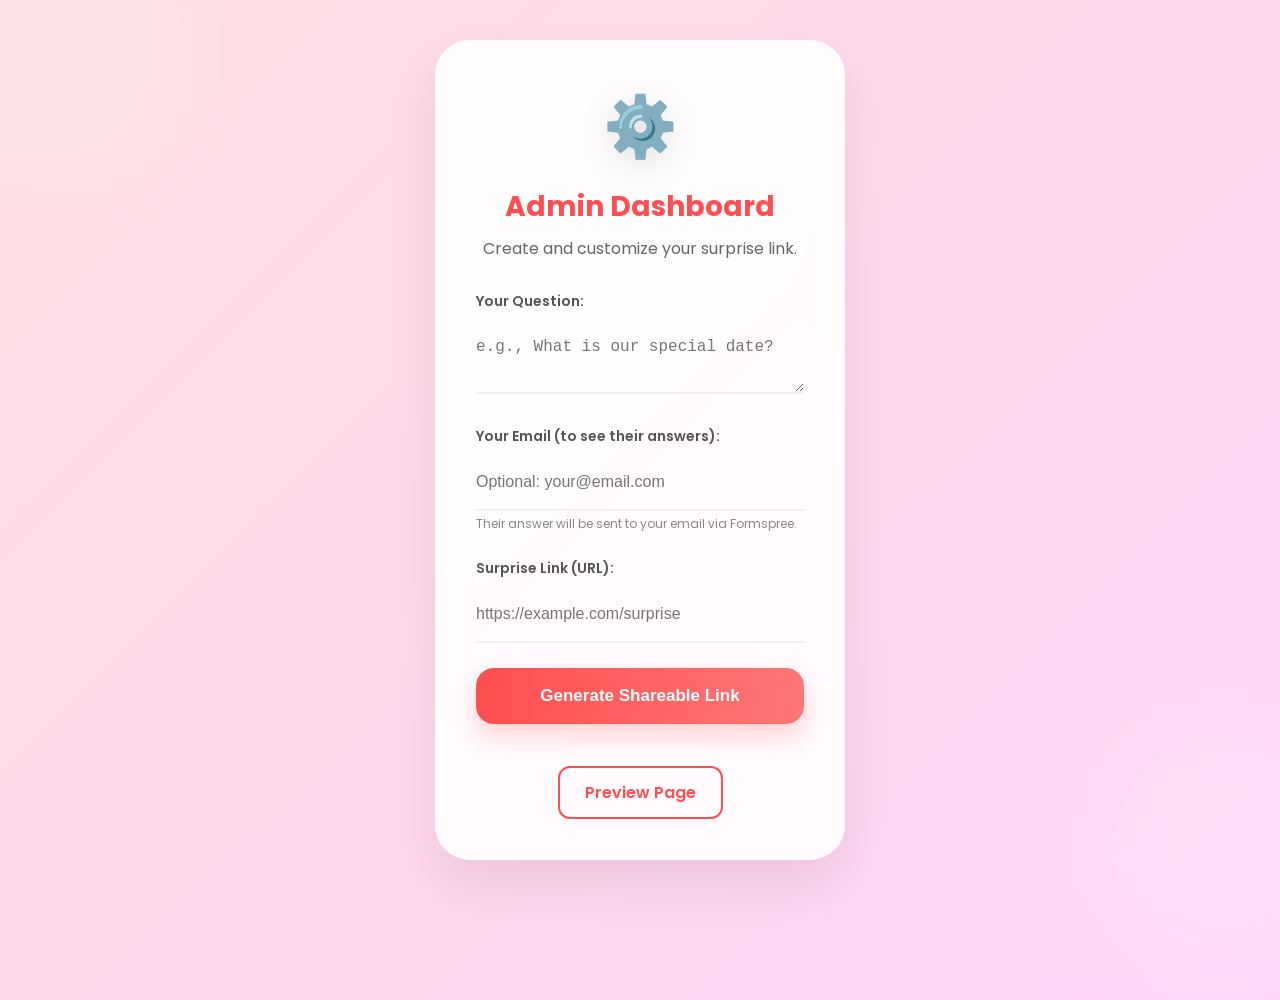
==== admin.html @ 950615eb "Ready for live" ====
<!DOCTYPE html>
<html lang="en">

<head>
    <meta charset="UTF-8">
    <meta name="viewport" content="width=device-width, initial-scale=1.0">
    <meta name="description" content="Create and customize your surprise link with the Admin Dashboard.">
    <meta name="robots" content="noindex, nofollow">
    <title>Admin Dashboard - Surprise Portfolio</title>
    <link rel="icon"
        href="data:image/svg+xml,<svg xmlns=%22http://www.w3.org/2000/svg%22 viewBox=%220 0 100 100%22><text y=%22.9em%22 font-size=%2290%22>⚙️</text></svg>">
    <link rel="preconnect" href="https://fonts.googleapis.com">
    <link rel="preconnect" href="https://fonts.gstatic.com" crossorigin>
    <link rel="stylesheet" href="style.css">
    <link href="https://fonts.googleapis.com/css2?family=Poppins:wght@300;400;600;700&display=swap" rel="stylesheet">
</head>

<body>
    <div class="container">
        <div class="card">
            <div class="header">
                <span class="emoji">⚙️</span>
                <h1>Admin Dashboard</h1>
                <p>Create and customize your surprise link.</p>
            </div>

            <form id="adminForm">
                <div class="form-group">
                    <label for="questionInput">Your Question:</label>
                    <textarea id="questionInput" placeholder="e.g., What is our special date?" required></textarea>
                </div>

                <div class="form-group">
                    <label for="devEmailInput">Your Email (to see their answers):</label>
                    <input type="email" id="devEmailInput" placeholder="Optional: your@email.com">
                    <small>Their answer will be sent to your email via Formspree.</small>
                </div>

                <div class="form-group">
                    <label for="secretLinkInput">Surprise Link (URL):</label>
                    <input type="url" id="secretLinkInput" placeholder="https://example.com/surprise" required>
                </div>

                <button type="submit" id="saveBtn">Generate Shareable Link</button>
                <p id="adminMessage" class="message"></p>

                <div id="shareableLinkSection" class="hidden">
                    <div class="form-group">
                        <label for="shareableLink">Share this link with your friend:</label>
                        <div class="input-group link-display">
                            <input type="text" id="shareableLink" readonly>
                            <button type="button" id="copyBtn" class="mini-btn">Copy</button>
                        </div>
                    </div>
                </div>

                <div class="nav-links">
                    <a href="index.html" class="secondary-btn">Preview Page</a>
                </div>
            </form>
        </div>
    </div>
    <script src="admin.js"></script>
</body>

</html>
---- style.css ----
:root {
    --primary-color: #ff4e50;
    --secondary-color: #f9d423;
    --background-gradient: linear-gradient(135deg, #ff9a9e 0%, #fad0c4 99%, #fad0c4 100%);
    --card-bg: rgba(255, 255, 255, 0.9);
    --text-color: #333;
    --text-dim: #666;
    --success-color: #4CAF50;
    --error-color: #f44336;
    --accent-color: #ff8c7f;
    --transition-speed: 0.3s;
}

* {
    box-sizing: border-box;
    margin: 0;
    padding: 0;
}

body {
    font-family: 'Poppins', sans-serif;
    background: linear-gradient(-45deg, #ff9a9e, #fad0c4, #ffd1ff, #ffdde1);
    background-size: 400% 400%;
    animation: gradientBG 15s ease infinite;
    min-height: 100vh;
    display: flex;
    justify-content: center;
    align-items: center;
    color: var(--text-color);
    overflow: hidden;
    position: relative;
}

/* Background blobs for depth */
body::before, body::after {
    content: '';
    position: absolute;
    width: 300px;
    height: 300px;
    border-radius: 50%;
    background: rgba(255, 255, 255, 0.2);
    filter: blur(50px);
    z-index: -1;
    animation: float 20s infinite alternate ease-in-out;
}

body::before {
    top: -100px;
    left: -100px;
}

body::after {
    bottom: -100px;
    right: -100px;
    animation-delay: -10s;
}

@keyframes gradientBG {
    0% { background-position: 0% 50%; }
    50% { background-position: 100% 50%; }
    100% { background-position: 0% 50%; }
}

@keyframes float {
    0% { transform: translate(0, 0) scale(1); }
    100% { transform: translate(100px, 50px) scale(1.2); }
}

.container {
    width: 100%;
    max-width: 450px;
    padding: 20px;
    z-index: 1;
}

.card {
    background: var(--card-bg);
    backdrop-filter: blur(15px);
    padding: 40px;
    border-radius: 35px;
    text-align: center;
    box-shadow: 0 25px 50px rgba(0, 0, 0, 0.08);
    border: 1px solid rgba(255, 255, 255, 0.5);
    transition: all 0.5s cubic-bezier(0.175, 0.885, 0.32, 1.275);
    animation: cardEntrance 0.8s ease-out;
}

@keyframes cardEntrance {
    from { opacity: 0; transform: scale(0.9) translateY(30px); }
    to { opacity: 1; transform: scale(1) translateY(0); }
}

.card:hover {
    transform: translateY(-10px);
    box-shadow: 0 35px 70px rgba(0, 0, 0, 0.12);
}

.header {
    margin-bottom: 30px;
    animation: fadeInDown 0.8s ease-out 0.2s both;
}

@keyframes fadeInDown {
    from { opacity: 0; transform: translateY(-20px); }
    to { opacity: 1; transform: translateY(0); }
}

.emoji {
    font-size: 60px;
    display: block;
    margin-bottom: 15px;
    filter: drop-shadow(0 8px 15px rgba(0,0,0,0.1));
    animation: bounce 3s infinite ease-in-out;
}

@keyframes bounce {
    0%, 100% { transform: translateY(0); }
    50% { transform: translateY(-10px); }
}

h1 {
    font-size: 28px;
    font-weight: 700;
    color: var(--primary-color);
    margin-bottom: 8px;
}

h2 {
    font-size: 22px;
    color: var(--success-color);
    margin-bottom: 15px;
}

p {
    line-height: 1.6;
    margin-bottom: 20px;
    color: var(--text-dim);
}

.content > * {
    animation: fadeInUp 0.8s ease-out both;
}

.content > *:nth-child(1) { animation-delay: 0.4s; }
.content > *:nth-child(2) { animation-delay: 0.5s; }
.content > *:nth-child(3) { animation-delay: 0.6s; }

@keyframes fadeInUp {
    from { opacity: 0; transform: translateY(20px); }
    to { opacity: 1; transform: translateY(0); }
}

.input-group {
    position: relative;
    margin-bottom: 30px;
}

input, textarea {
    width: 100%;
    padding: 18px 0;
    font-size: 16px;
    border: none;
    border-bottom: 2px solid rgba(0,0,0,0.05);
    background: transparent;
    color: var(--text-color);
    outline: none;
    transition: all 0.3s;
}

input:focus, textarea:focus {
    border-color: var(--primary-color);
    transform: translateY(-2px);
}

button {
    width: 100%;
    padding: 18px;
    border: none;
    background: linear-gradient(90deg, var(--primary-color), #ff7675);
    color: white;
    font-size: 17px;
    font-weight: 600;
    border-radius: 18px;
    cursor: pointer;
    transition: all 0.3s cubic-bezier(0.175, 0.885, 0.32, 1.275);
    box-shadow: 0 12px 24px rgba(255, 78, 80, 0.25);
    margin-bottom: 12px;
}

button:hover {
    transform: translateY(-3px) scale(1.02);
    box-shadow: 0 18px 30px rgba(255, 78, 80, 0.35);
    filter: brightness(1.1);
}

button:active {
    transform: translateY(0) scale(0.98);
}

.secondary-btn {
    background: transparent;
    border: 2px solid var(--primary-color);
    color: var(--primary-color);
    margin-top: 10px;
    text-decoration: none;
    display: inline-block;
    padding: 12px 25px;
    border-radius: 12px;
    font-weight: 600;
    transition: all 0.2s;
}

.secondary-btn:hover {
    background: var(--primary-color);
    color: white;
}

.mini-btn {
    width: auto;
    padding: 8px 15px;
    font-size: 13px;
    background: var(--secondary-color);
    color: #333;
    margin: 0;
}

.surprise-link {
    display: block;
    margin: 25px 0;
    padding: 25px;
    background: rgba(255, 255, 255, 0.6);
    border: 2px dashed var(--primary-color);
    border-radius: 20px;
    color: var(--primary-color);
    text-decoration: none;
    font-weight: 700;
    font-size: 19px;
    transition: all 0.4s cubic-bezier(0.175, 0.885, 0.32, 1.275);
    animation: popIn 0.5s cubic-bezier(0.175, 0.885, 0.32, 1.275);
}

@keyframes popIn {
    from { transform: scale(0.8); opacity: 0; }
    to { transform: scale(1); opacity: 1; }
}

.surprise-link:hover {
    background: white;
    transform: scale(1.05) rotate(1deg);
    border-style: solid;
}

.success-icon {
    font-size: 60px;
    margin-bottom: 20px;
    animation: successPop 0.6s cubic-bezier(0.175, 0.885, 0.32, 1.275);
}

@keyframes successPop {
    0% { transform: scale(0); }
    70% { transform: scale(1.2); }
    100% { transform: scale(1); }
}

.hidden {
    display: none;
}

.message {
    margin-top: 15px;
    font-size: 14px;
    font-weight: 500;
}

.message.error {
    color: var(--error-color);
}

.message.success {
    color: var(--success-color);
}

/* Admin Specific */
.form-group {
    text-align: left;
    margin-bottom: 25px;
}

.form-group label {
    display: block;
    font-weight: 600;
    margin-bottom: 8px;
    font-size: 14px;
    color: #555;
}

.form-group small {
    display: block;
    margin-top: 4px;
    color: #888;
    font-size: 12px;
}

.link-display {
    display: flex;
    gap: 10px;
    margin-top: 10px;
}

.link-display input {
    flex: 1;
    font-size: 13px;
    padding: 10px;
    background: rgba(255, 255, 255, 0.5);
    border: 1px solid #ddd;
    border-radius: 10px;
}

/* Falling Particles */
.particle {
    position: fixed;
    top: -50px;
    font-size: 24px;
    user-select: none;
    pointer-events: none;
    z-index: 0;
    animation: fall linear forwards;
}

@keyframes fall {
    to {
        transform: translateY(110vh) rotate(360deg);
        opacity: 0;
    }
}

@media (max-width: 480px) {
    .card {
        padding: 30px 20px;
    }
}
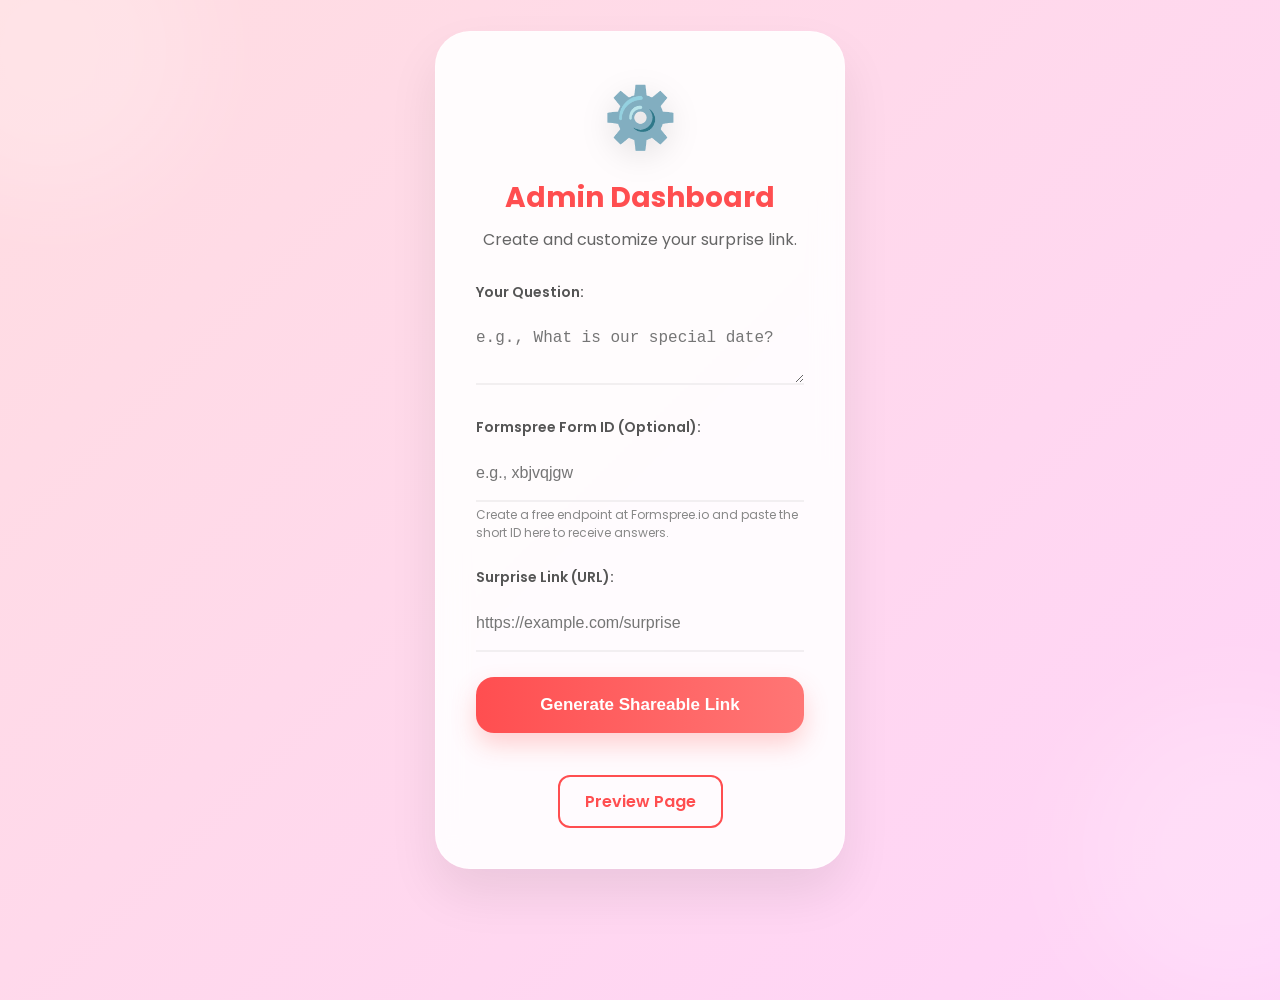
==== commit 366d02ab: "Fix Formspree email submission by asking for Form ID" ====
--- a/admin.html
+++ b/admin.html
@@ -31,9 +31,10 @@
                 </div>
 
                 <div class="form-group">
-                    <label for="devEmailInput">Your Email (to see their answers):</label>
-                    <input type="email" id="devEmailInput" placeholder="Optional: your@email.com">
-                    <small>Their answer will be sent to your email via Formspree.</small>
+                    <label for="devEmailInput">Formspree Form ID (Optional):</label>
+                    <input type="text" id="devEmailInput" placeholder="e.g., xbjvqjgw">
+                    <small>Create a free endpoint at Formspree.io and paste the short ID here to receive
+                        answers.</small>
                 </div>
 
                 <div class="form-group">
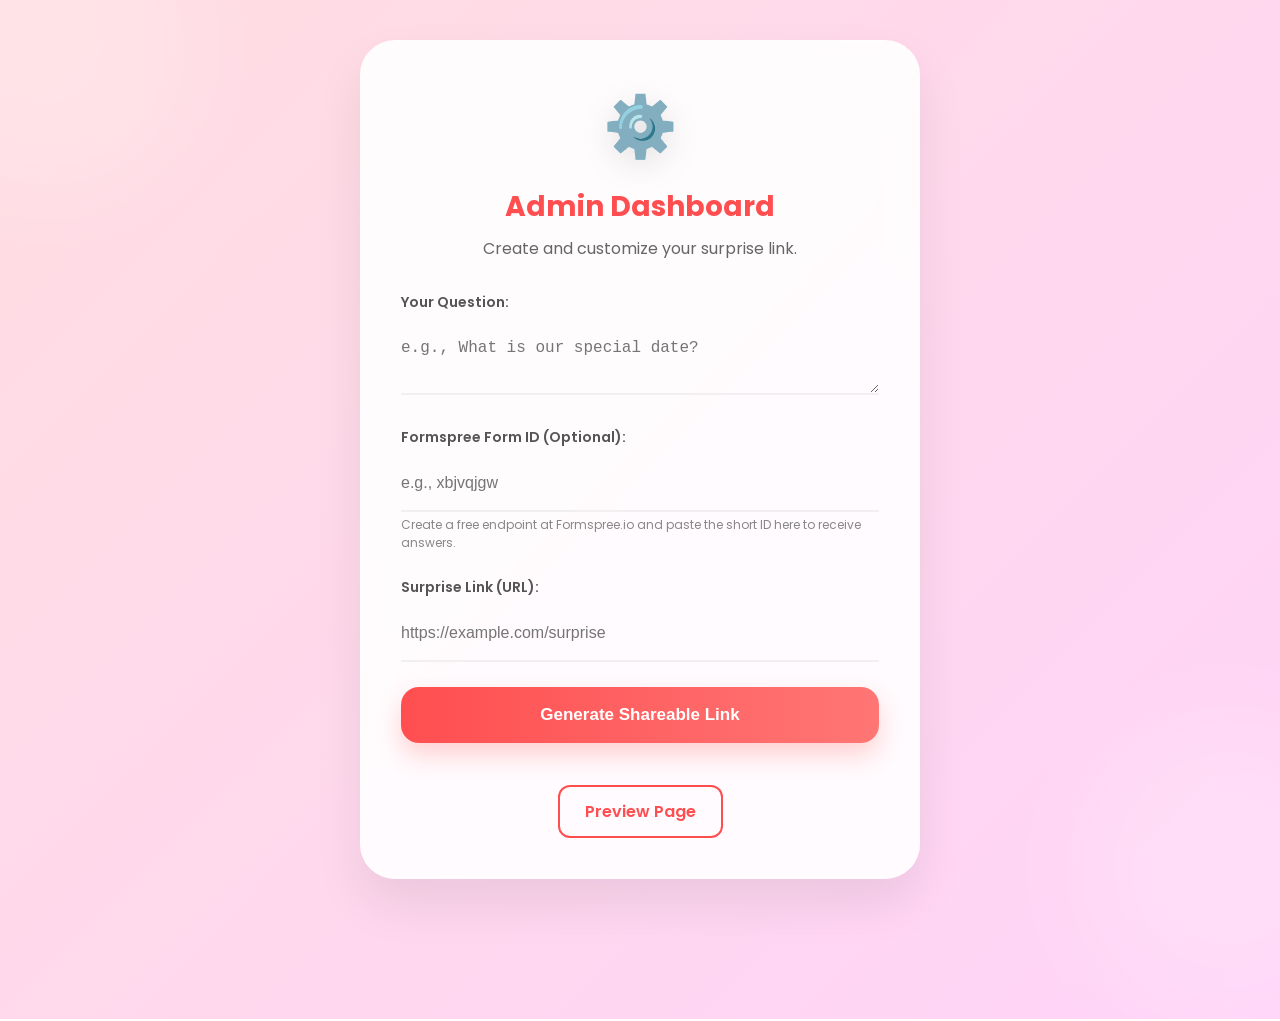
==== commit 0ce14af5: "Fix scrolling, prevent height clipping, and widen Admin page" ====
--- a/admin.html
+++ b/admin.html
@@ -16,7 +16,7 @@
 </head>
 
 <body>
-    <div class="container">
+    <div class="container admin-container">
         <div class="card">
             <div class="header">
                 <span class="emoji">⚙️</span>
--- a/style.css
+++ b/style.css
@@ -27,12 +27,15 @@
     justify-content: center;
     align-items: center;
     color: var(--text-color);
-    overflow: hidden;
+    overflow-x: hidden;
+    overflow-y: auto;
     position: relative;
+    padding: 20px 0;
 }
 
 /* Background blobs for depth */
-body::before, body::after {
+body::before,
+body::after {
     content: '';
     position: absolute;
     width: 300px;
@@ -56,14 +59,27 @@
 }
 
 @keyframes gradientBG {
-    0% { background-position: 0% 50%; }
-    50% { background-position: 100% 50%; }
-    100% { background-position: 0% 50%; }
+    0% {
+        background-position: 0% 50%;
+    }
+
+    50% {
+        background-position: 100% 50%;
+    }
+
+    100% {
+        background-position: 0% 50%;
+    }
 }
 
 @keyframes float {
-    0% { transform: translate(0, 0) scale(1); }
-    100% { transform: translate(100px, 50px) scale(1.2); }
+    0% {
+        transform: translate(0, 0) scale(1);
+    }
+
+    100% {
+        transform: translate(100px, 50px) scale(1.2);
+    }
 }
 
 .container {
@@ -71,6 +87,11 @@
     max-width: 450px;
     padding: 20px;
     z-index: 1;
+    margin: auto;
+}
+
+.admin-container {
+    max-width: 600px;
 }
 
 .card {
@@ -86,8 +107,15 @@
 }
 
 @keyframes cardEntrance {
-    from { opacity: 0; transform: scale(0.9) translateY(30px); }
-    to { opacity: 1; transform: scale(1) translateY(0); }
+    from {
+        opacity: 0;
+        transform: scale(0.9) translateY(30px);
+    }
+
+    to {
+        opacity: 1;
+        transform: scale(1) translateY(0);
+    }
 }
 
 .card:hover {
@@ -101,21 +129,35 @@
 }
 
 @keyframes fadeInDown {
-    from { opacity: 0; transform: translateY(-20px); }
-    to { opacity: 1; transform: translateY(0); }
+    from {
+        opacity: 0;
+        transform: translateY(-20px);
+    }
+
+    to {
+        opacity: 1;
+        transform: translateY(0);
+    }
 }
 
 .emoji {
     font-size: 60px;
     display: block;
     margin-bottom: 15px;
-    filter: drop-shadow(0 8px 15px rgba(0,0,0,0.1));
+    filter: drop-shadow(0 8px 15px rgba(0, 0, 0, 0.1));
     animation: bounce 3s infinite ease-in-out;
 }
 
 @keyframes bounce {
-    0%, 100% { transform: translateY(0); }
-    50% { transform: translateY(-10px); }
+
+    0%,
+    100% {
+        transform: translateY(0);
+    }
+
+    50% {
+        transform: translateY(-10px);
+    }
 }
 
 h1 {
@@ -137,17 +179,32 @@
     color: var(--text-dim);
 }
 
-.content > * {
+.content>* {
     animation: fadeInUp 0.8s ease-out both;
 }
 
-.content > *:nth-child(1) { animation-delay: 0.4s; }
-.content > *:nth-child(2) { animation-delay: 0.5s; }
-.content > *:nth-child(3) { animation-delay: 0.6s; }
+.content>*:nth-child(1) {
+    animation-delay: 0.4s;
+}
+
+.content>*:nth-child(2) {
+    animation-delay: 0.5s;
+}
+
+.content>*:nth-child(3) {
+    animation-delay: 0.6s;
+}
 
 @keyframes fadeInUp {
-    from { opacity: 0; transform: translateY(20px); }
-    to { opacity: 1; transform: translateY(0); }
+    from {
+        opacity: 0;
+        transform: translateY(20px);
+    }
+
+    to {
+        opacity: 1;
+        transform: translateY(0);
+    }
 }
 
 .input-group {
@@ -155,19 +212,21 @@
     margin-bottom: 30px;
 }
 
-input, textarea {
+input,
+textarea {
     width: 100%;
     padding: 18px 0;
     font-size: 16px;
     border: none;
-    border-bottom: 2px solid rgba(0,0,0,0.05);
+    border-bottom: 2px solid rgba(0, 0, 0, 0.05);
     background: transparent;
     color: var(--text-color);
     outline: none;
     transition: all 0.3s;
 }
 
-input:focus, textarea:focus {
+input:focus,
+textarea:focus {
     border-color: var(--primary-color);
     transform: translateY(-2px);
 }
@@ -240,8 +299,15 @@
 }
 
 @keyframes popIn {
-    from { transform: scale(0.8); opacity: 0; }
-    to { transform: scale(1); opacity: 1; }
+    from {
+        transform: scale(0.8);
+        opacity: 0;
+    }
+
+    to {
+        transform: scale(1);
+        opacity: 1;
+    }
 }
 
 .surprise-link:hover {
@@ -257,9 +323,17 @@
 }
 
 @keyframes successPop {
-    0% { transform: scale(0); }
-    70% { transform: scale(1.2); }
-    100% { transform: scale(1); }
+    0% {
+        transform: scale(0);
+    }
+
+    70% {
+        transform: scale(1.2);
+    }
+
+    100% {
+        transform: scale(1);
+    }
 }
 
 .hidden {
@@ -338,4 +412,4 @@
     .card {
         padding: 30px 20px;
     }
-}
+}
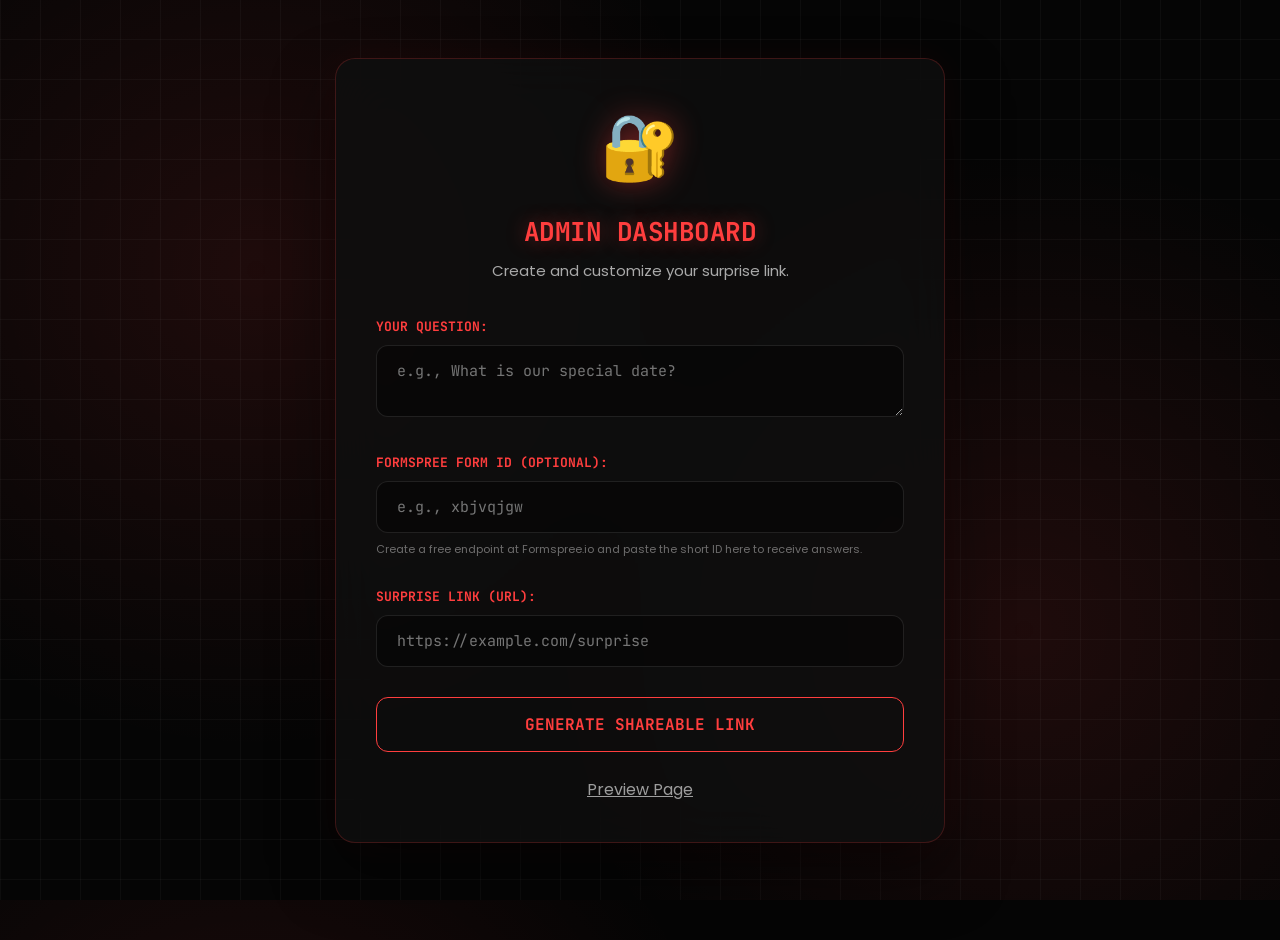
==== commit 647e49ab: "Final Commit v2.0" ====
--- a/admin.html
+++ b/admin.html
@@ -7,19 +7,18 @@
     <meta name="description" content="Create and customize your surprise link with the Admin Dashboard.">
     <meta name="robots" content="noindex, nofollow">
     <title>Admin Dashboard - Surprise Portfolio</title>
-    <link rel="icon"
-        href="data:image/svg+xml,<svg xmlns=%22http://www.w3.org/2000/svg%22 viewBox=%220 0 100 100%22><text y=%22.9em%22 font-size=%2290%22>⚙️</text></svg>">
+    <link rel="icon" type="image/png" href="favicon.png">
     <link rel="preconnect" href="https://fonts.googleapis.com">
     <link rel="preconnect" href="https://fonts.gstatic.com" crossorigin>
     <link rel="stylesheet" href="style.css">
-    <link href="https://fonts.googleapis.com/css2?family=Poppins:wght@300;400;600;700&display=swap" rel="stylesheet">
+    <link href="https://fonts.googleapis.com/css2?family=Poppins:wght@300;400;600;700&family=JetBrains+Mono:wght@400;700&display=swap" rel="stylesheet">
 </head>
 
 <body>
     <div class="container admin-container">
         <div class="card">
             <div class="header">
-                <span class="emoji">⚙️</span>
+                <span class="emoji">🔐</span>
                 <h1>Admin Dashboard</h1>
                 <p>Create and customize your surprise link.</p>
             </div>
--- a/style.css
+++ b/style.css
@@ -1,14 +1,16 @@
 :root {
-    --primary-color: #ff4e50;
-    --secondary-color: #f9d423;
-    --background-gradient: linear-gradient(135deg, #ff9a9e 0%, #fad0c4 99%, #fad0c4 100%);
-    --card-bg: rgba(255, 255, 255, 0.9);
-    --text-color: #333;
-    --text-dim: #666;
-    --success-color: #4CAF50;
-    --error-color: #f44336;
-    --accent-color: #ff8c7f;
+    --primary-color: #ff3e3e; /* Neon Red from logo */
+    --primary-glow: rgba(255, 62, 62, 0.4);
+    --secondary-color: #111;
+    --background-color: #050505;
+    --card-bg: rgba(15, 15, 15, 0.85);
+    --text-color: #fff;
+    --text-dim: #aaa;
+    --success-color: #00ff88;
+    --error-color: #ff0055;
     --transition-speed: 0.3s;
+    --border-color: rgba(255, 62, 62, 0.2);
+    --code-font: 'JetBrains Mono', monospace;
 }
 
 * {
@@ -19,9 +21,10 @@
 
 body {
     font-family: 'Poppins', sans-serif;
-    background: linear-gradient(-45deg, #ff9a9e, #fad0c4, #ffd1ff, #ffdde1);
-    background-size: 400% 400%;
-    animation: gradientBG 15s ease infinite;
+    background-color: var(--background-color);
+    background-image: 
+        radial-gradient(circle at 20% 30%, rgba(255, 62, 62, 0.1) 0%, transparent 40%),
+        radial-gradient(circle at 80% 70%, rgba(255, 62, 62, 0.1) 0%, transparent 40%);
     min-height: 100vh;
     display: flex;
     justify-content: center;
@@ -33,194 +36,184 @@
     padding: 20px 0;
 }
 
-/* Background blobs for depth */
-body::before,
-body::after {
+/* Digital Grid Background */
+body::before {
     content: '';
     position: absolute;
-    width: 300px;
-    height: 300px;
-    border-radius: 50%;
-    background: rgba(255, 255, 255, 0.2);
-    filter: blur(50px);
+    top: 0;
+    left: 0;
+    width: 100%;
+    height: 100%;
+    background: 
+        linear-gradient(90deg, rgba(255, 255, 255, 0.03) 1px, transparent 1px),
+        linear-gradient(0deg, rgba(255, 255, 255, 0.03) 1px, transparent 1px);
+    background-size: 40px 40px;
     z-index: -1;
-    animation: float 20s infinite alternate ease-in-out;
-}
-
-body::before {
-    top: -100px;
-    left: -100px;
-}
-
+    pointer-events: none;
+}
+
+/* Binary Code Overlay */
 body::after {
-    bottom: -100px;
-    right: -100px;
-    animation-delay: -10s;
-}
-
-@keyframes gradientBG {
-    0% {
-        background-position: 0% 50%;
-    }
-
-    50% {
-        background-position: 100% 50%;
-    }
-
-    100% {
-        background-position: 0% 50%;
-    }
-}
-
-@keyframes float {
-    0% {
-        transform: translate(0, 0) scale(1);
-    }
-
-    100% {
-        transform: translate(100px, 50px) scale(1.2);
-    }
+    content: '01011100 11001010 11110001 01010110 11001101 01011101';
+    position: absolute;
+    top: 0;
+    left: 0;
+    width: 100%;
+    height: 100%;
+    font-family: var(--code-font);
+    font-size: 12px;
+    color: rgba(255, 62, 62, 0.05);
+    line-height: 1.5;
+    word-break: break-all;
+    overflow: hidden;
+    z-index: -2;
+    mask-image: linear-gradient(to bottom, transparent, black, transparent);
+    animation: scrollMatrix 60s linear infinite;
+    padding: 20px;
+    opacity: 0.4;
+}
+
+@keyframes scrollMatrix {
+    from { transform: translateY(0); }
+    to { transform: translateY(-500px); }
 }
 
 .container {
     width: 100%;
-    max-width: 450px;
+    max-width: 480px;
     padding: 20px;
     z-index: 1;
     margin: auto;
 }
 
 .admin-container {
-    max-width: 600px;
+    max-width: 650px;
 }
 
 .card {
     background: var(--card-bg);
-    backdrop-filter: blur(15px);
+    backdrop-filter: blur(25px);
+    -webkit-backdrop-filter: blur(25px);
     padding: 40px;
-    border-radius: 35px;
+    border-radius: 20px;
     text-align: center;
-    box-shadow: 0 25px 50px rgba(0, 0, 0, 0.08);
-    border: 1px solid rgba(255, 255, 255, 0.5);
+    box-shadow: 
+        0 30px 60px rgba(0, 0, 0, 0.5),
+        0 0 40px rgba(255, 62, 62, 0.05);
+    border: 1px solid var(--border-color);
     transition: all 0.5s cubic-bezier(0.175, 0.885, 0.32, 1.275);
-    animation: cardEntrance 0.8s ease-out;
+    animation: cardEntrance 1s ease-out;
+    position: relative;
+    overflow: hidden;
+}
+
+.card::before {
+    content: '';
+    position: absolute;
+    top: 0;
+    left: -100%;
+    width: 100%;
+    height: 3px;
+    background: linear-gradient(90deg, transparent, var(--primary-color), transparent);
+    animation: scanLine 4s linear infinite;
+}
+
+@keyframes scanLine {
+    0% { left: -100%; }
+    100% { left: 100%; }
 }
 
 @keyframes cardEntrance {
     from {
         opacity: 0;
-        transform: scale(0.9) translateY(30px);
-    }
-
+        transform: scale(0.95) translateY(40px);
+        filter: blur(10px);
+    }
     to {
         opacity: 1;
         transform: scale(1) translateY(0);
+        filter: blur(0);
     }
 }
 
 .card:hover {
-    transform: translateY(-10px);
-    box-shadow: 0 35px 70px rgba(0, 0, 0, 0.12);
+    border-color: rgba(255, 62, 62, 0.4);
+    box-shadow: 
+        0 40px 80px rgba(0, 0, 0, 0.6),
+        0 0 60px rgba(255, 62, 62, 0.1);
 }
 
 .header {
-    margin-bottom: 30px;
-    animation: fadeInDown 0.8s ease-out 0.2s both;
-}
-
-@keyframes fadeInDown {
-    from {
-        opacity: 0;
-        transform: translateY(-20px);
-    }
-
-    to {
-        opacity: 1;
-        transform: translateY(0);
-    }
+    margin-bottom: 35px;
 }
 
 .emoji {
-    font-size: 60px;
-    display: block;
-    margin-bottom: 15px;
-    filter: drop-shadow(0 8px 15px rgba(0, 0, 0, 0.1));
-    animation: bounce 3s infinite ease-in-out;
-}
-
-@keyframes bounce {
-
-    0%,
-    100% {
-        transform: translateY(0);
-    }
-
-    50% {
-        transform: translateY(-10px);
-    }
+    font-size: 64px;
+    display: inline-block;
+    margin-bottom: 20px;
+    filter: drop-shadow(0 0 15px var(--primary-glow));
+    animation: glitch 4s infinite;
+}
+
+@keyframes glitch {
+    0%, 100% { transform: translate(0); text-shadow: 0 0 10px var(--primary-color); }
+    33% { transform: translate(-2px, 2px); text-shadow: 2px 0 red, -2px 0 cyan; }
+    66% { transform: translate(2px, -2px); text-shadow: -2px 0 blue, 2px 0 yellow; }
 }
 
 h1 {
-    font-size: 28px;
+    font-family: var(--code-font);
+    font-size: 26px;
     font-weight: 700;
     color: var(--primary-color);
-    margin-bottom: 8px;
-}
-
-h2 {
-    font-size: 22px;
-    color: var(--success-color);
-    margin-bottom: 15px;
+    letter-spacing: -0.5px;
+    text-transform: uppercase;
+    margin-bottom: 10px;
+    text-shadow: 0 0 20px var(--primary-glow);
 }
 
 p {
     line-height: 1.6;
-    margin-bottom: 20px;
+    margin-bottom: 25px;
     color: var(--text-dim);
+    font-size: 15px;
 }
 
 .content>* {
     animation: fadeInUp 0.8s ease-out both;
 }
 
-.content>*:nth-child(1) {
-    animation-delay: 0.4s;
-}
-
-.content>*:nth-child(2) {
-    animation-delay: 0.5s;
-}
-
-.content>*:nth-child(3) {
-    animation-delay: 0.6s;
-}
+.content>*:nth-child(1) { animation-delay: 0.2s; }
+.content>*:nth-child(2) { animation-delay: 0.3s; }
+.content>*:nth-child(3) { animation-delay: 0.4s; }
 
 @keyframes fadeInUp {
     from {
         opacity: 0;
         transform: translateY(20px);
     }
-
     to {
         opacity: 1;
         transform: translateY(0);
     }
 }
 
+/* Input Fields */
 .input-group {
     position: relative;
-    margin-bottom: 30px;
+    margin-bottom: 35px;
 }
 
 input,
 textarea {
     width: 100%;
-    padding: 18px 0;
-    font-size: 16px;
-    border: none;
-    border-bottom: 2px solid rgba(0, 0, 0, 0.05);
-    background: transparent;
-    color: var(--text-color);
+    padding: 15px 20px;
+    font-family: var(--code-font);
+    font-size: 15px;
+    border: 1px solid rgba(255, 255, 255, 0.1);
+    border-radius: 12px;
+    background: rgba(0, 0, 0, 0.4);
+    color: white;
     outline: none;
     transition: all 0.3s;
 }
@@ -228,112 +221,106 @@
 input:focus,
 textarea:focus {
     border-color: var(--primary-color);
+    box-shadow: 0 0 15px var(--primary-glow);
+    background: rgba(255, 62, 62, 0.02);
+}
+
+/* Glass Buttons */
+button {
+    width: 100%;
+    padding: 16px;
+    border: 1px solid var(--primary-color);
+    background: transparent;
+    color: var(--primary-color);
+    font-family: var(--code-font);
+    font-size: 16px;
+    font-weight: 700;
+    text-transform: uppercase;
+    border-radius: 12px;
+    cursor: pointer;
+    transition: all 0.3s;
+    overflow: hidden;
+    position: relative;
+    z-index: 1;
+}
+
+button::before {
+    content: '';
+    position: absolute;
+    top: 0;
+    left: -100%;
+    width: 100%;
+    height: 100%;
+    background: var(--primary-color);
+    transition: all 0.4s;
+    z-index: -1;
+}
+
+button:hover {
+    color: white;
+    box-shadow: 0 0 30px var(--primary-glow);
     transform: translateY(-2px);
 }
 
-button {
-    width: 100%;
-    padding: 18px;
-    border: none;
-    background: linear-gradient(90deg, var(--primary-color), #ff7675);
-    color: white;
-    font-size: 17px;
-    font-weight: 600;
-    border-radius: 18px;
-    cursor: pointer;
-    transition: all 0.3s cubic-bezier(0.175, 0.885, 0.32, 1.275);
-    box-shadow: 0 12px 24px rgba(255, 78, 80, 0.25);
-    margin-bottom: 12px;
-}
-
-button:hover {
-    transform: translateY(-3px) scale(1.02);
-    box-shadow: 0 18px 30px rgba(255, 78, 80, 0.35);
-    filter: brightness(1.1);
-}
-
-button:active {
-    transform: translateY(0) scale(0.98);
+button:hover::before {
+    left: 0;
 }
 
 .secondary-btn {
+    border-color: rgba(255, 255, 255, 0.2);
+    color: rgba(255, 255, 255, 0.6);
     background: transparent;
-    border: 2px solid var(--primary-color);
-    color: var(--primary-color);
-    margin-top: 10px;
-    text-decoration: none;
-    display: inline-block;
-    padding: 12px 25px;
-    border-radius: 12px;
-    font-weight: 600;
-    transition: all 0.2s;
 }
 
 .secondary-btn:hover {
-    background: var(--primary-color);
+    border-color: white;
     color: white;
 }
 
 .mini-btn {
     width: auto;
-    padding: 8px 15px;
-    font-size: 13px;
-    background: var(--secondary-color);
-    color: #333;
-    margin: 0;
-}
-
+    padding: 8px 16px;
+    font-size: 12px;
+    border-color: var(--success-color);
+    color: var(--success-color);
+}
+
+.mini-btn:hover::before {
+    background: var(--success-color);
+}
+
+/* Reveal Link Effect */
 .surprise-link {
     display: block;
-    margin: 25px 0;
+    margin: 30px 0;
     padding: 25px;
-    background: rgba(255, 255, 255, 0.6);
-    border: 2px dashed var(--primary-color);
-    border-radius: 20px;
+    background: rgba(255, 62, 62, 0.05);
+    border: 1px dashed var(--primary-color);
+    border-radius: 15px;
     color: var(--primary-color);
     text-decoration: none;
+    font-family: var(--code-font);
     font-weight: 700;
-    font-size: 19px;
-    transition: all 0.4s cubic-bezier(0.175, 0.885, 0.32, 1.275);
-    animation: popIn 0.5s cubic-bezier(0.175, 0.885, 0.32, 1.275);
-}
-
-@keyframes popIn {
-    from {
-        transform: scale(0.8);
-        opacity: 0;
-    }
-
-    to {
-        transform: scale(1);
-        opacity: 1;
-    }
+    font-size: 18px;
+    transition: all 0.4s;
+    animation: revealEffect 0.6s cubic-bezier(0.175, 0.885, 0.32, 1.275);
+}
+
+@keyframes revealEffect {
+    from { opacity: 0; transform: scale(0.8) translateY(20px); }
+    to { opacity: 1; transform: scale(1) translateY(0); }
 }
 
 .surprise-link:hover {
-    background: white;
-    transform: scale(1.05) rotate(1deg);
+    background: rgba(255, 62, 62, 0.1);
+    box-shadow: 0 0 30px var(--primary-glow);
     border-style: solid;
 }
 
 .success-icon {
     font-size: 60px;
-    margin-bottom: 20px;
-    animation: successPop 0.6s cubic-bezier(0.175, 0.885, 0.32, 1.275);
-}
-
-@keyframes successPop {
-    0% {
-        transform: scale(0);
-    }
-
-    70% {
-        transform: scale(1.2);
-    }
-
-    100% {
-        transform: scale(1);
-    }
+    margin-bottom: 25px;
+    filter: drop-shadow(0 0 20px rgba(0, 255, 136, 0.5));
 }
 
 .hidden {
@@ -342,68 +329,62 @@
 
 .message {
     margin-top: 15px;
-    font-size: 14px;
-    font-weight: 500;
-}
-
-.message.error {
-    color: var(--error-color);
-}
-
-.message.success {
-    color: var(--success-color);
-}
-
-/* Admin Specific */
+    font-family: var(--code-font);
+    font-size: 13px;
+}
+
+.message.error { color: var(--error-color); }
+.message.success { color: var(--success-color); }
+
+/* Admin Grid Layout */
 .form-group {
     text-align: left;
-    margin-bottom: 25px;
+    margin-bottom: 30px;
 }
 
 .form-group label {
     display: block;
-    font-weight: 600;
-    margin-bottom: 8px;
-    font-size: 14px;
-    color: #555;
+    font-family: var(--code-font);
+    font-weight: 700;
+    font-size: 13px;
+    text-transform: uppercase;
+    color: var(--primary-color);
+    margin-bottom: 10px;
 }
 
 .form-group small {
     display: block;
-    margin-top: 4px;
-    color: #888;
-    font-size: 12px;
+    margin-top: 8px;
+    color: rgba(255, 255, 255, 0.4);
+    font-size: 11px;
 }
 
 .link-display {
     display: flex;
-    gap: 10px;
-    margin-top: 10px;
+    gap: 12px;
 }
 
 .link-display input {
-    flex: 1;
-    font-size: 13px;
-    padding: 10px;
-    background: rgba(255, 255, 255, 0.5);
-    border: 1px solid #ddd;
-    border-radius: 10px;
-}
-
-/* Falling Particles */
+    font-size: 12px;
+}
+
+/* Dynamic Particles */
 .particle {
     position: fixed;
     top: -50px;
-    font-size: 24px;
+    font-family: var(--code-font);
+    font-size: 18px;
+    color: var(--primary-color);
     user-select: none;
     pointer-events: none;
     z-index: 0;
-    animation: fall linear forwards;
-}
-
-@keyframes fall {
+    animation: digitalFall linear forwards;
+    opacity: 0.4;
+}
+
+@keyframes digitalFall {
     to {
-        transform: translateY(110vh) rotate(360deg);
+        transform: translateY(110vh) rotate(180deg);
         opacity: 0;
     }
 }
